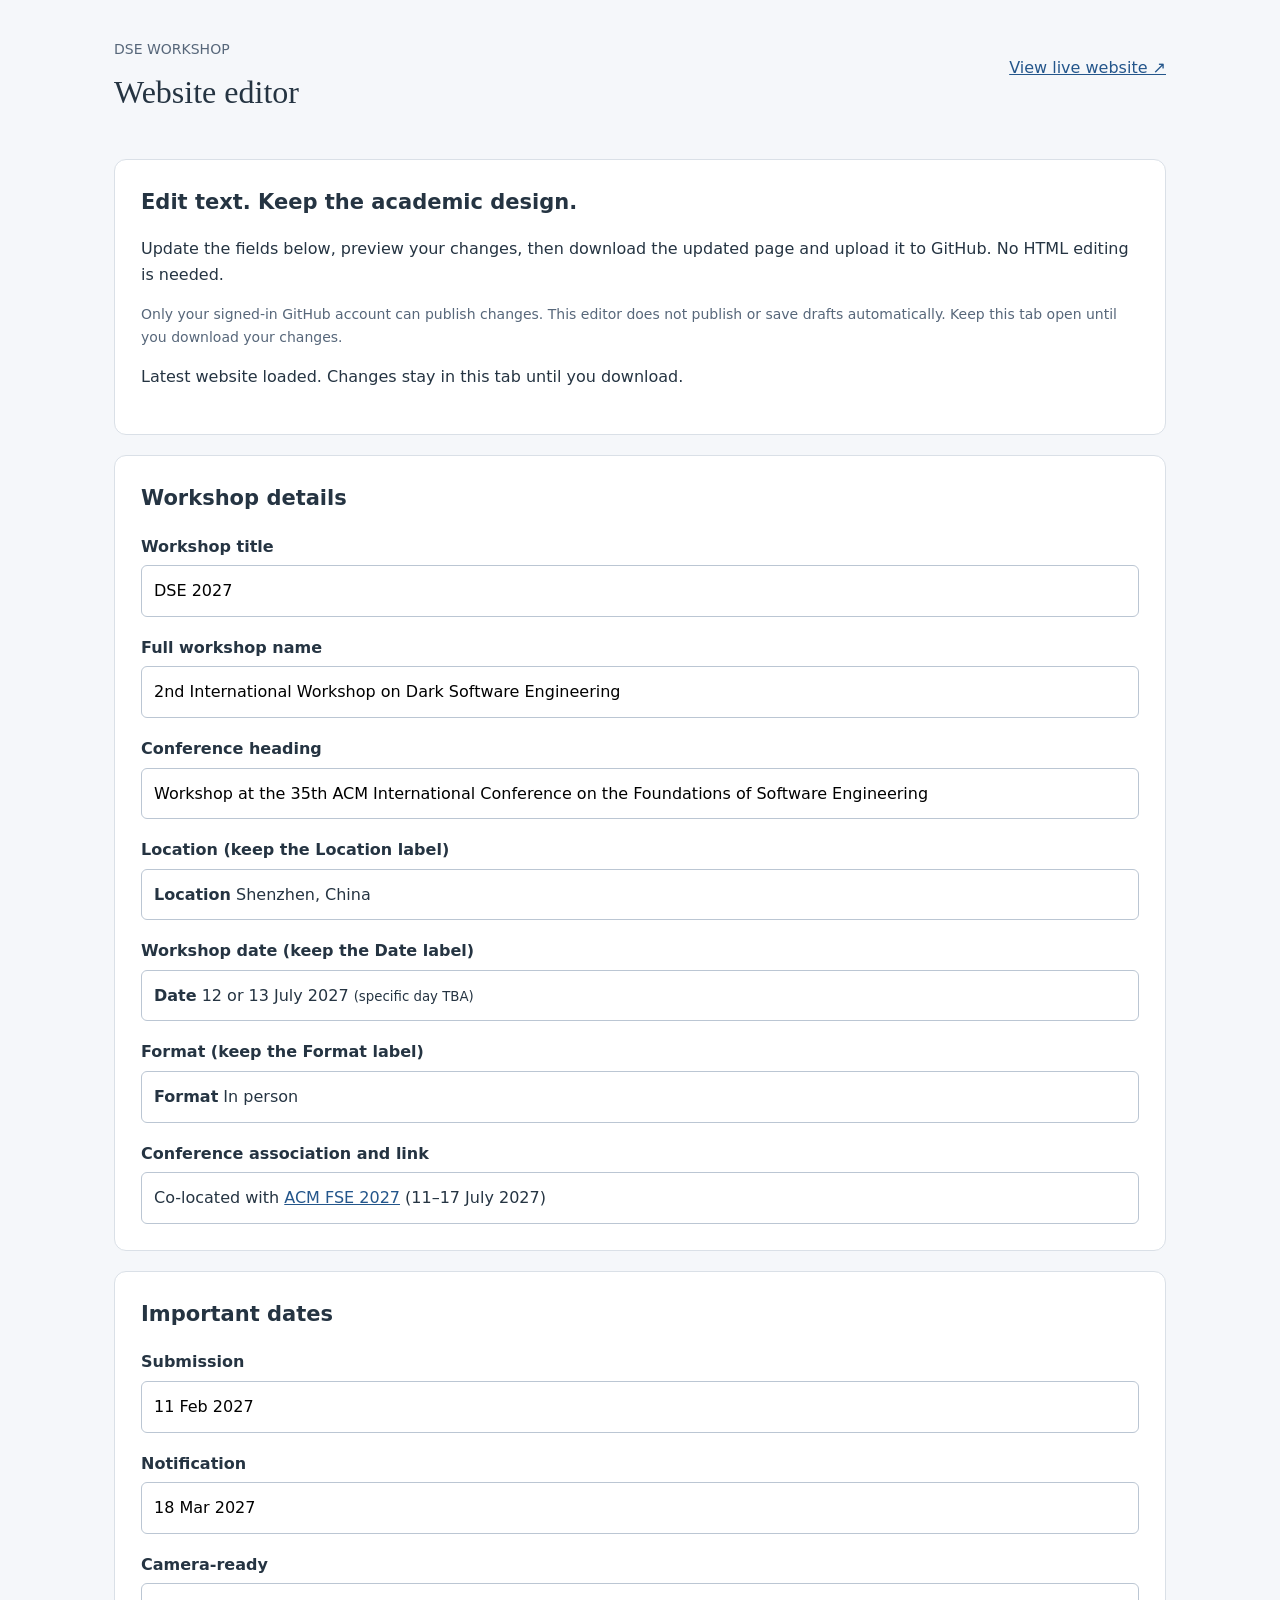
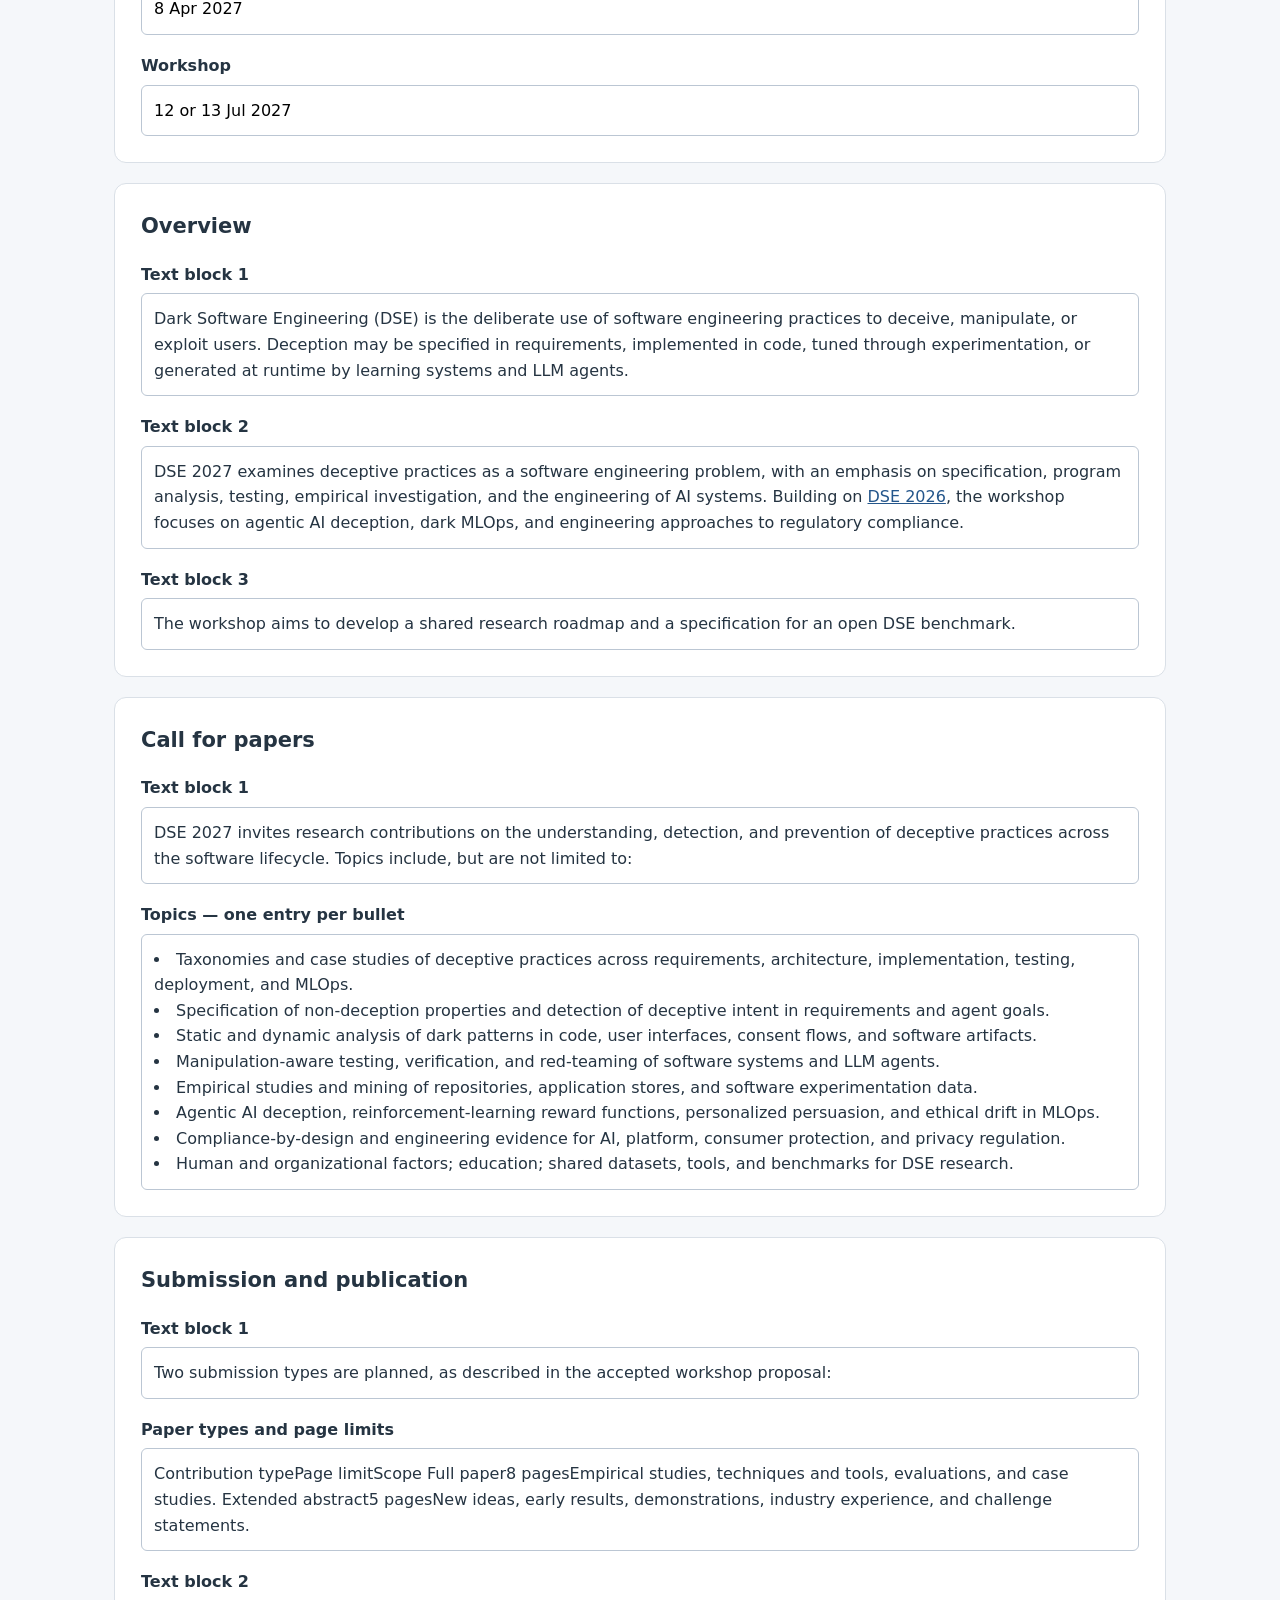
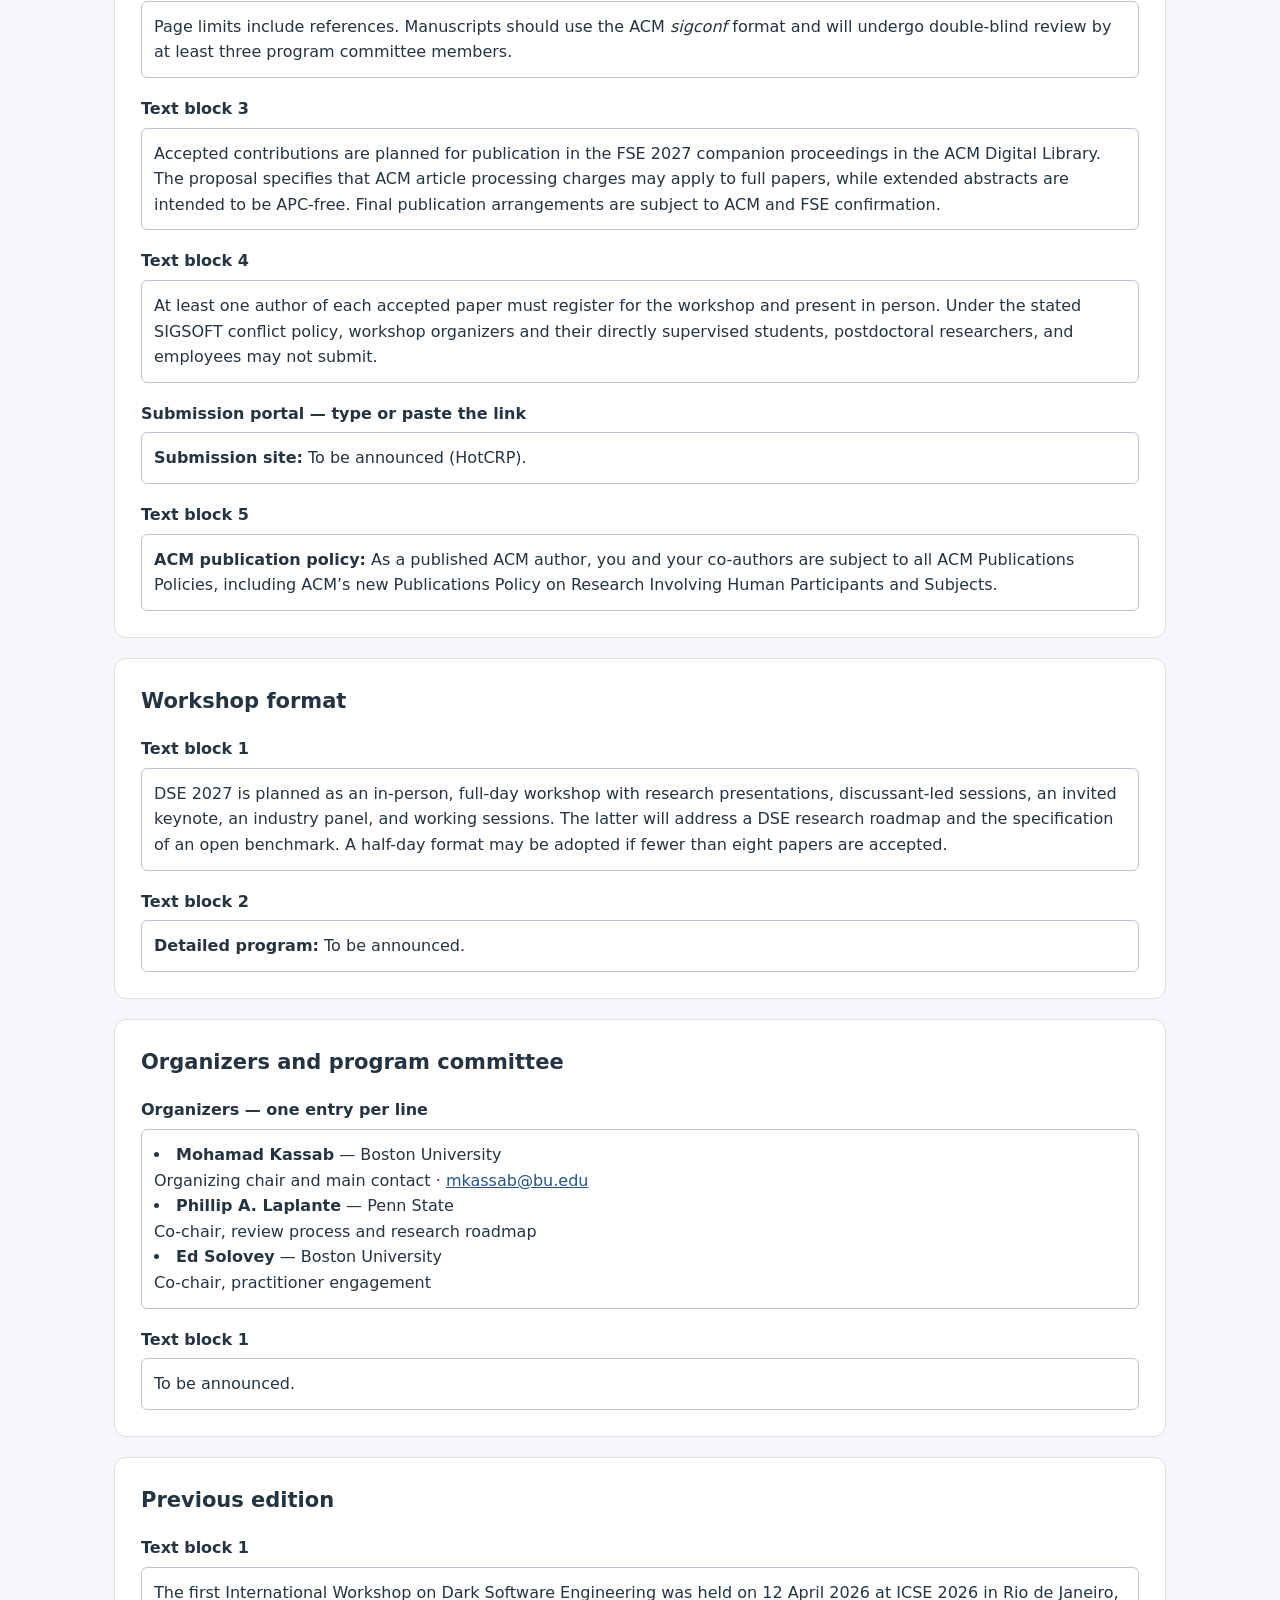
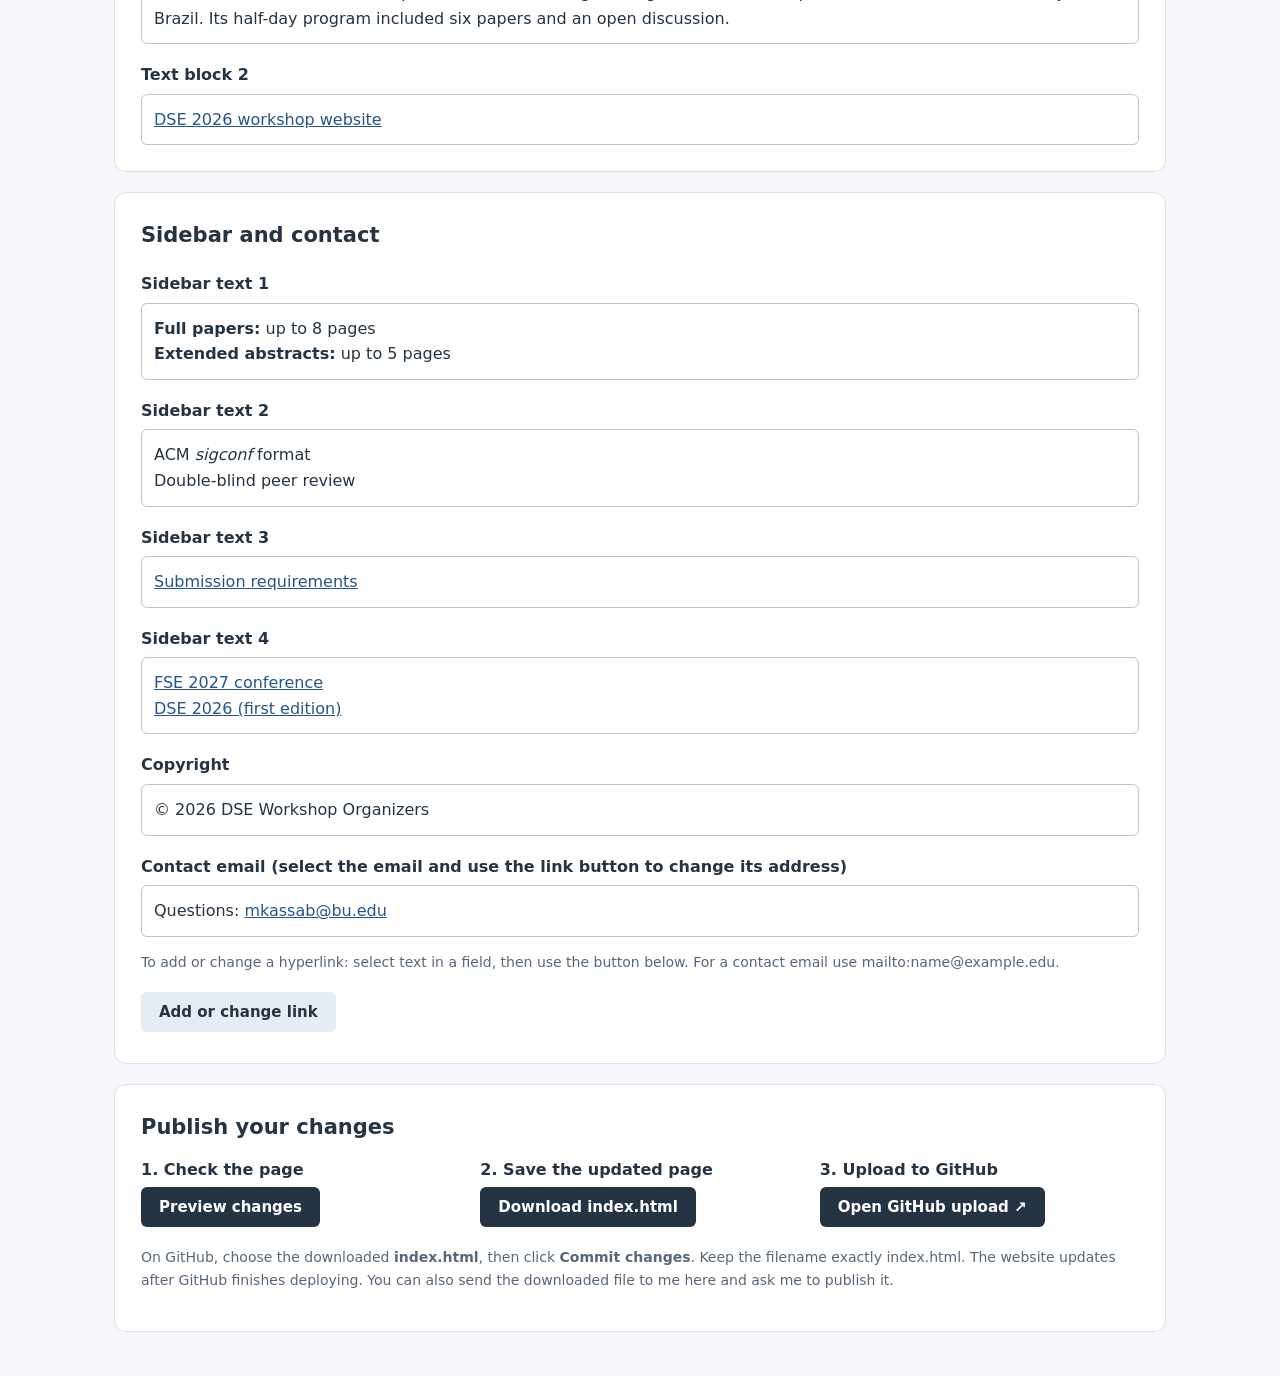
==== editor.html @ 143c7b18 "Add simple form-based website editor with preview and download" ====
<!doctype html><html lang="en"><meta charset="utf-8"><meta name="viewport" content="width=device-width, initial-scale=1"><title>DSE 2027 · Website editor</title><style>
*{box-sizing:border-box}body{margin:0;background:#f5f7fa;color:#253442;font:16px/1.6 system-ui}header,main{max-width:1100px;margin:auto;padding:24px}header{display:flex;align-items:center;justify-content:space-between}h1{font:32px Georgia;margin:0}a{color:#24568b} .card{background:white;border:1px solid #dae0e7;border-radius:12px;padding:26px;margin:0 0 20px}h2{margin:0 0 12px;font-size:21px}label{display:block;font-weight:600;margin:18px 0 6px}.field,input{width:100%;border:1px solid #bbc6d3;border-radius:6px;padding:12px;font:inherit;background:white;min-height:48px}.field:focus,input:focus{outline:3px solid #bad9fa}.field ul{padding-left:22px}button,.button{display:inline-block;border:0;border-radius:6px;padding:11px 18px;background:#253442;color:white;font:600 15px system-ui;text-decoration:none;cursor:pointer;margin:5px 8px 5px 0}button:disabled{opacity:.4;cursor:wait}.secondary{background:#e6ecf3;color:#253442}.muted{color:#57677a;font-size:14px}#status{min-height:28px}details{border-top:1px solid #eee;margin-top:16px;padding-top:12px}summary{cursor:pointer;font-weight:600}iframe{width:100%;height:650px;border:1px solid #ccd5df;background:white}#preview{display:none}.steps{display:grid;grid-template-columns:repeat(3,1fr);gap:20px}.step strong{display:block} @media(max-width:650px){.steps{display:block}header{display:block}main{padding:12px}.card{padding:18px}}
</style><header><div><p class="muted">DSE WORKSHOP</p><h1>Website editor</h1></div><a href="./" target="_blank" rel="noopener">View live website ↗</a></header><main><div class="card"><h2>Edit text. Keep the academic design.</h2><p>Update the fields below, preview your changes, then download the updated page and upload it to GitHub. No HTML editing is needed.</p><p class="muted">Only your signed-in GitHub account can publish changes. This editor does not publish or save drafts automatically. Keep this tab open until you download your changes.</p><p id="status" role="status">Loading the latest website…</p></div><form id="form"></form><div class="card"><h2>Publish your changes</h2><div class="steps"><div class="step"><strong>1. Check the page</strong><button id="show" disabled>Preview changes</button></div><div class="step"><strong>2. Save the updated page</strong><button id="download" disabled>Download index.html</button></div><div class="step"><strong>3. Upload to GitHub</strong><a class="button" href="https://github.com/dse-workshop/dse-workshop.github.io/upload/main" target="_blank" rel="noopener">Open GitHub upload ↗</a></div></div><p class="muted">On GitHub, choose the downloaded <b>index.html</b>, then click <b>Commit changes</b>. Keep the filename exactly index.html. The website updates after GitHub finishes deploying. You can also send the downloaded file to me here and ask me to publish it.</p></div><div class="card" id="preview"><h2>Preview — unpublished changes</h2><iframe title="Website preview" sandbox="allow-same-origin"></iframe></div></main><script>
let doc,original;const bindings=[];const status=document.querySelector('#status');let dirty=false;
function field(card,label,node,rich=false){if(!node)return;const id='field-'+bindings.length;const l=document.createElement('label');l.htmlFor=id;l.textContent=label;card.append(l);let input;if(rich){input=document.createElement('div');input.className='field';input.contentEditable='true';input.setAttribute('role','textbox');input.setAttribute('aria-multiline','true');input.innerHTML=node.innerHTML;}else{input=document.createElement('input');input.value=node.textContent;}input.id=id;input.setAttribute('aria-label',label);input.addEventListener('input',()=>{dirty=true;status.textContent='You have unpublished changes. Preview and download when ready.'});input.addEventListener('paste',e=>{if(rich){e.preventDefault();document.execCommand('insertText',false,e.clipboardData.getData('text/plain'))}});card.append(input);bindings.push({input,node,rich,start:rich?input.innerHTML:input.value});}
function card(title){const c=document.createElement('section');c.className='card';const h=document.createElement('h2');h.textContent=title;c.append(h);document.querySelector('#form').append(c);return c;}
function output(){const copy=doc.cloneNode(true);for(const b of bindings){const val=b.rich?b.input.innerHTML:b.input.value;if(val===b.start)continue;const target=copy.querySelector('[data-editor-key="'+b.node.dataset.editorKey+'"]');if(b.rich)target.innerHTML=val;else target.textContent=val;}copy.querySelectorAll('[data-editor-key]').forEach(n=>n.removeAttribute('data-editor-key'));return '<!doctype html>\n'+copy.documentElement.outerHTML;}
(async()=>{try{const res=await fetch('./index.html?editor='+Date.now(),{cache:'no-store'});if(!res.ok)throw Error('Website returned '+res.status);original=await res.text();doc=new DOMParser().parseFromString(original,'text/html');let k=0;doc.querySelectorAll('*').forEach(n=>n.dataset.editorKey=String(k++));let c=card('Workshop details');field(c,'Workshop title',doc.querySelector('#page-title'));field(c,'Full workshop name',doc.querySelector('.workshop-name'));field(c,'Conference heading',doc.querySelector('.conference-label'));doc.querySelectorAll('.meeting-details > span').forEach((n,i)=>field(c,['Location (keep the Location label)','Workshop date (keep the Date label)','Format (keep the Format label)'][i],n,true));field(c,'Conference association and link',doc.querySelector('.conference-association'),true);
c=card('Important dates');doc.querySelectorAll('.date-table tr').forEach(n=>field(c,n.querySelector('th').textContent,n.querySelector('td')));field(c,'Date note',doc.querySelector('#dates .small-note'),true);
for(const [selector,title] of [['#overview','Overview'],['#cfp','Call for papers'],['#submission','Submission and publication'],['#format','Workshop format'],['#organizers','Organizers and program committee'],['#previous','Previous edition']]){c=card(title);const section=doc.querySelector(selector);let count=0;section.querySelectorAll(':scope > p,:scope > ul,:scope > table').forEach(n=>field(c,n.classList.contains('submission-portal')?'Submission portal — type or paste the link':n.tagName==='UL'?(selector==='#organizers'?'Organizers — one entry per line':'Topics — one entry per bullet'):n.tagName==='TABLE'?'Paper types and page limits':'Text block '+(++count),n,true));}
c=card('Sidebar and contact');doc.querySelectorAll('.sidebar-block:not(#dates) > p').forEach((n,i)=>field(c,'Sidebar text '+(i+1),n,true));doc.querySelectorAll('.footer-inner > span').forEach((n,i)=>field(c,i?'Contact email (select the email and use the link button to change its address)':'Copyright',n,true));
const help=document.createElement('p');help.className='muted';help.textContent='To add or change a hyperlink: select text in a field, then use the button below. For a contact email use mailto:name@example.edu.';c.append(help);const link=document.createElement('button');link.type='button';link.className='secondary';link.textContent='Add or change link';link.addEventListener('mousedown',e=>e.preventDefault());link.onclick=()=>{const sel=getSelection();if(!sel.rangeCount||!sel.anchorNode.parentElement.closest('[contenteditable]')){alert('First select the text to link inside an editable field.');return}const url=prompt('Link address (https://… or mailto:…)');if(!url)return;try{const u=new URL(url);if(!['https:','http:','mailto:'].includes(u.protocol))throw Error();document.execCommand('createLink',false,url);dirty=true;}catch{alert('Please use an https:// or mailto: address.')}};c.append(link);
status.textContent='Latest website loaded. Changes stay in this tab until you download.';document.querySelectorAll('button[disabled]').forEach(b=>b.disabled=false);
}catch(e){status.textContent='Could not load the website. Please refresh this page. '+e.message;}})();
document.querySelector('#show').onclick=()=>{const p=document.querySelector('#preview');p.style.display='block';const html=output().replace('<head>','<head><base href="https://dse-workshop.github.io/">');p.querySelector('iframe').srcdoc=html;p.scrollIntoView({behavior:'smooth'});};document.querySelector('#download').onclick=()=>{const url=URL.createObjectURL(new Blob([output()],{type:'text/html;charset=utf-8'}));const a=document.createElement('a');a.href=url;a.download='index.html';a.click();setTimeout(()=>URL.revokeObjectURL(url),10000);status.textContent='Downloaded index.html. Upload it to GitHub and commit to publish.';};window.addEventListener('beforeunload',e=>{if(dirty){e.preventDefault();e.returnValue='';}});
</script></html>
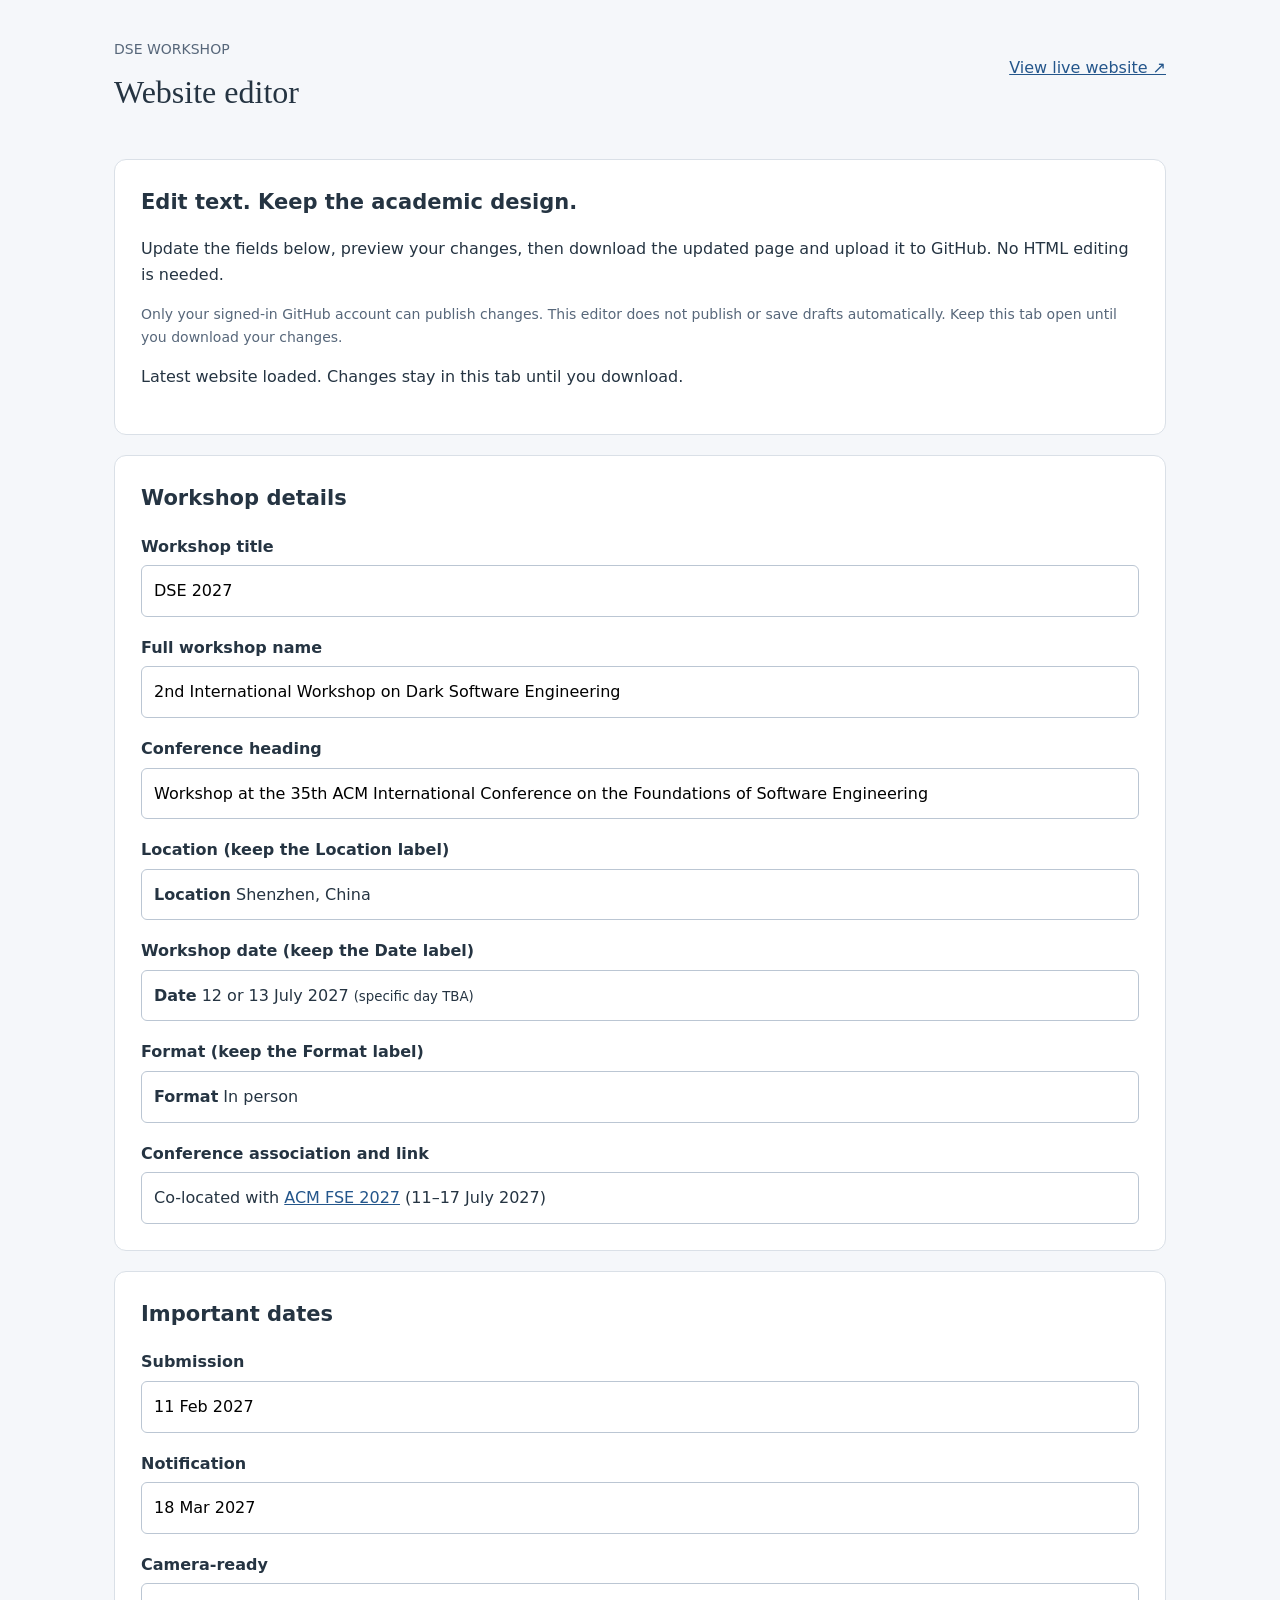
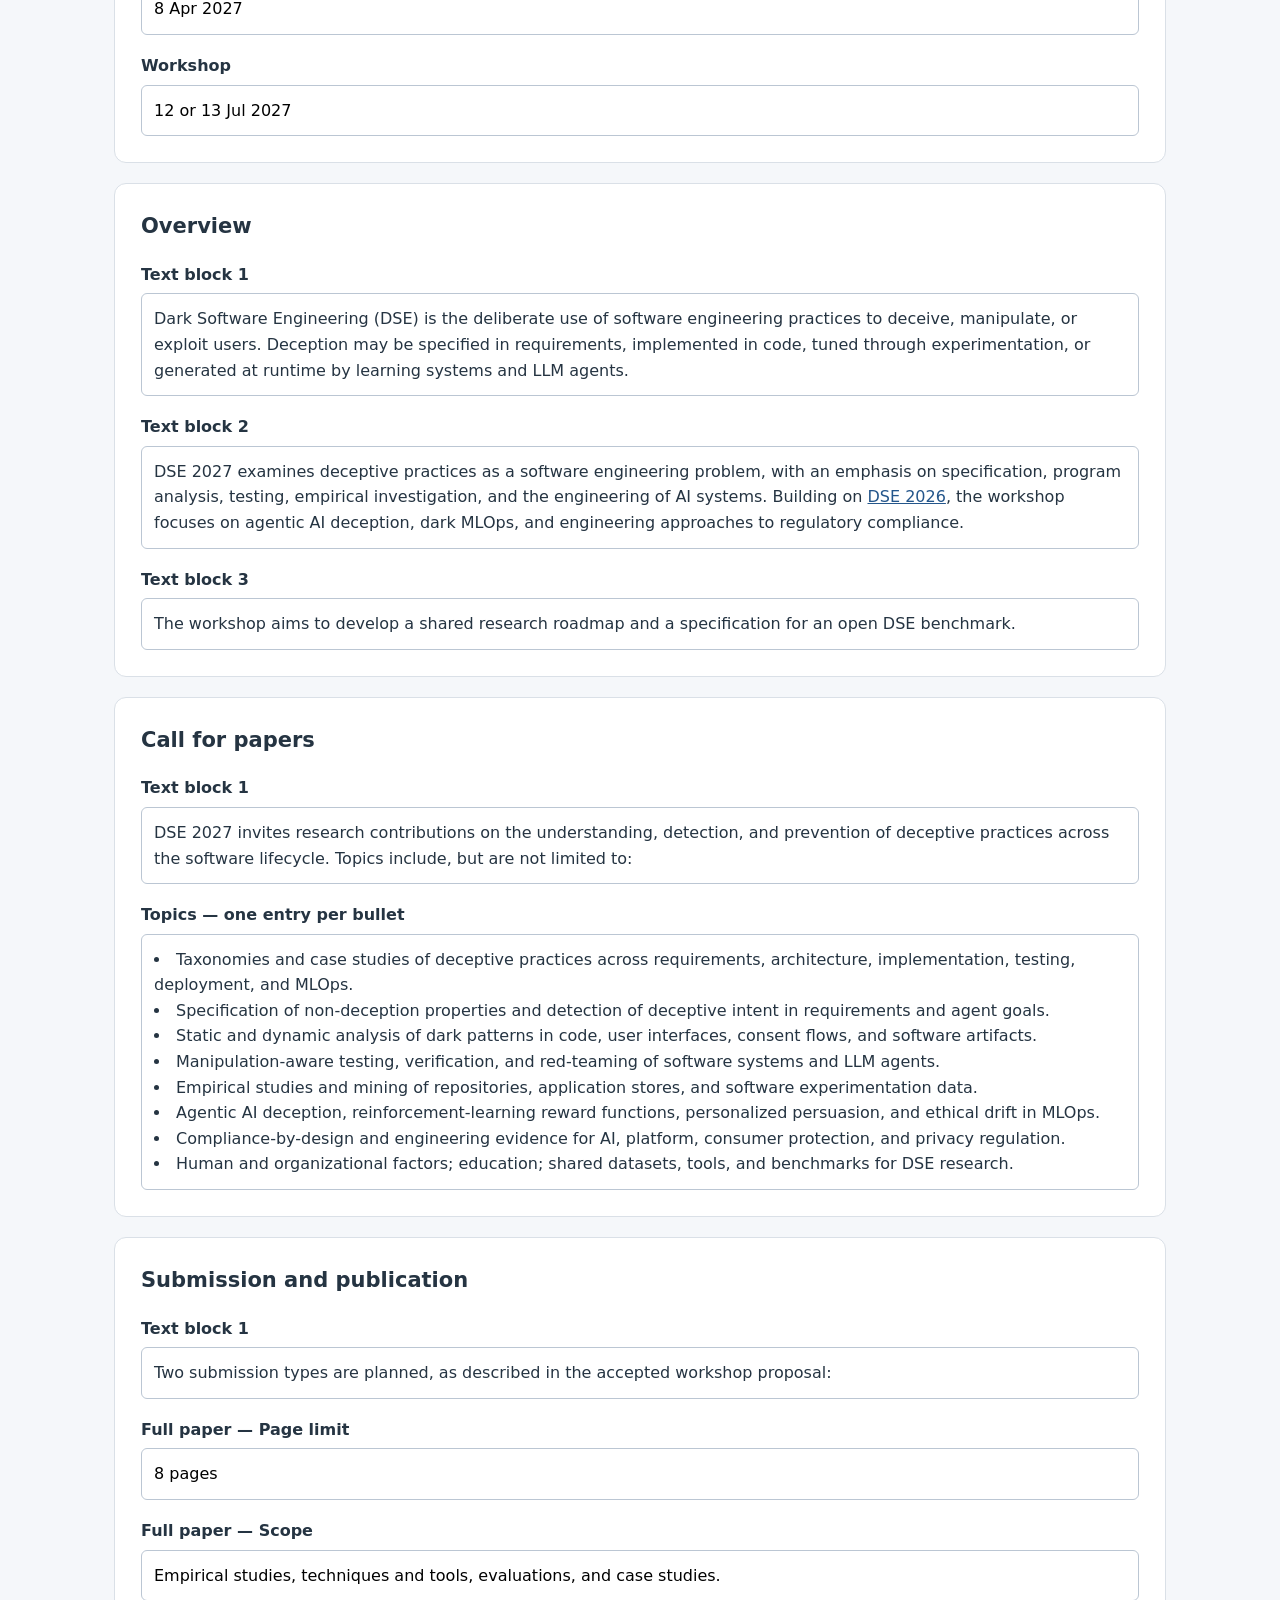
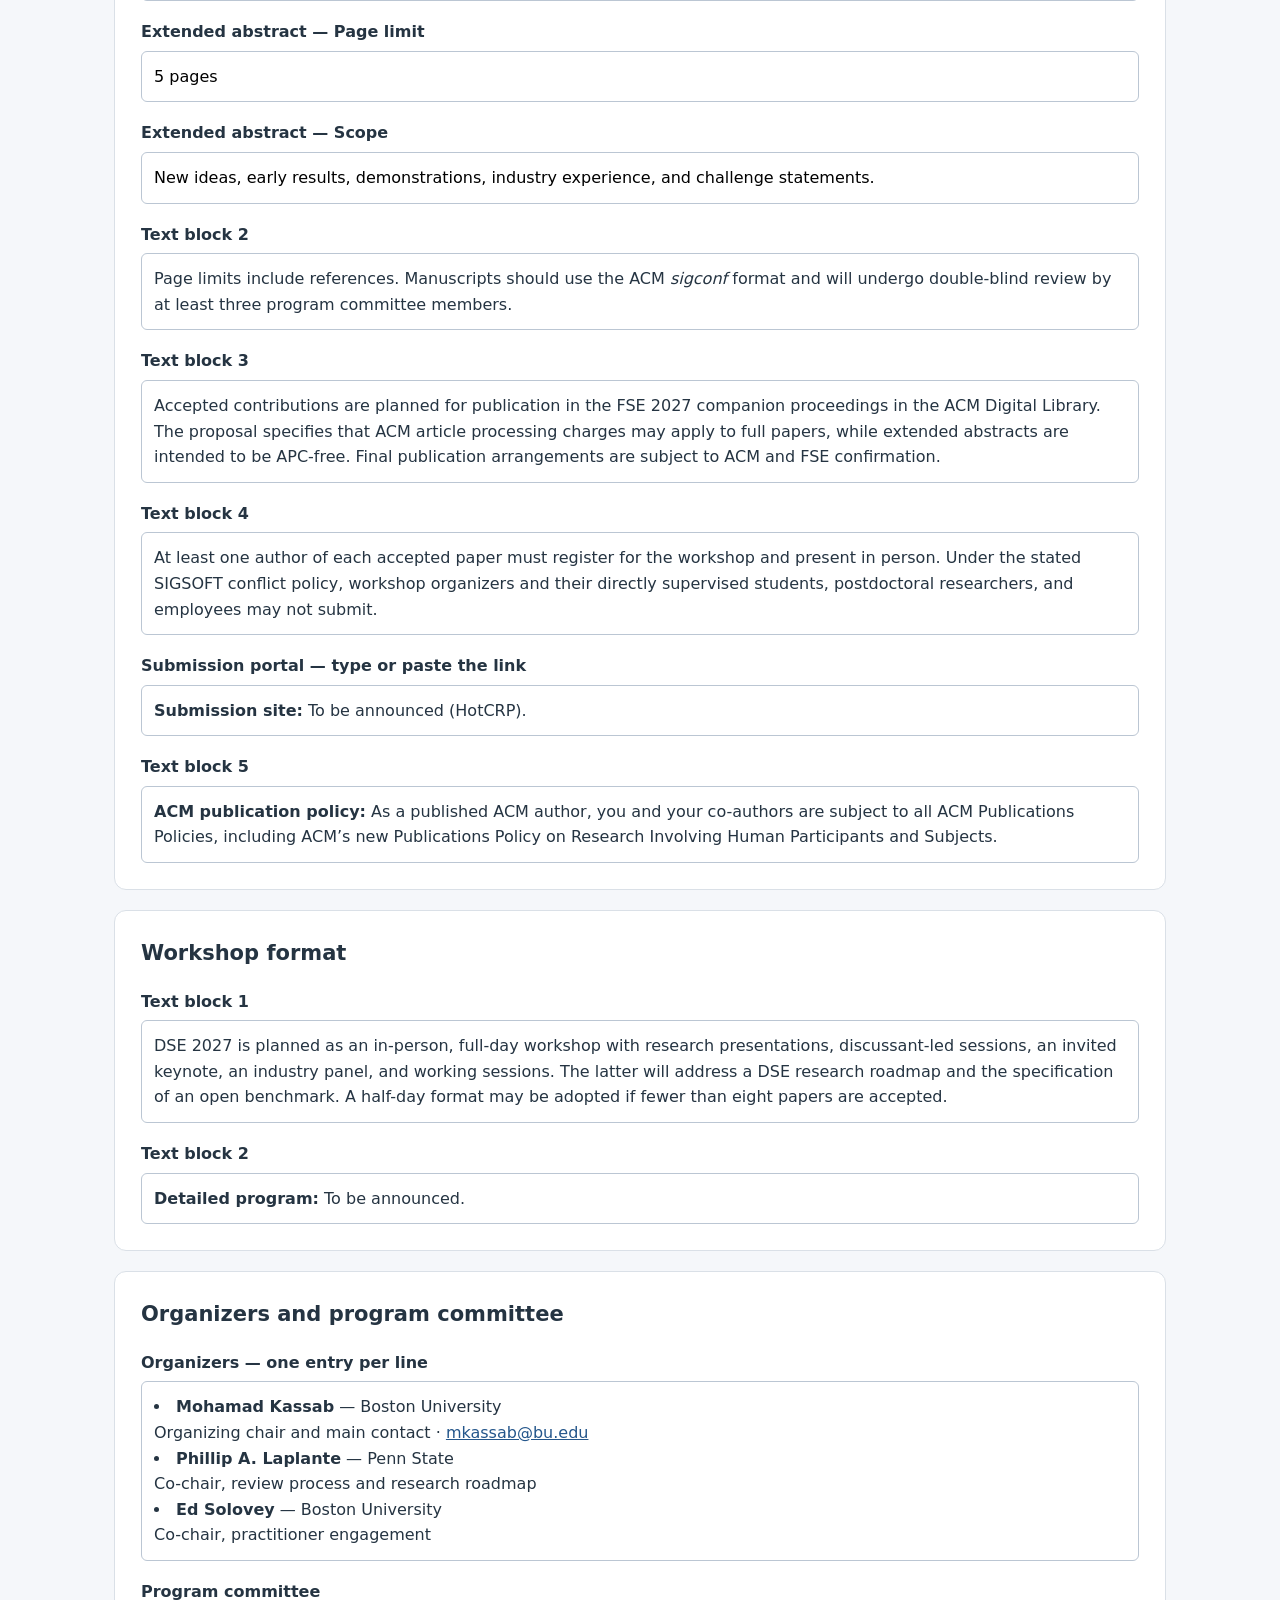
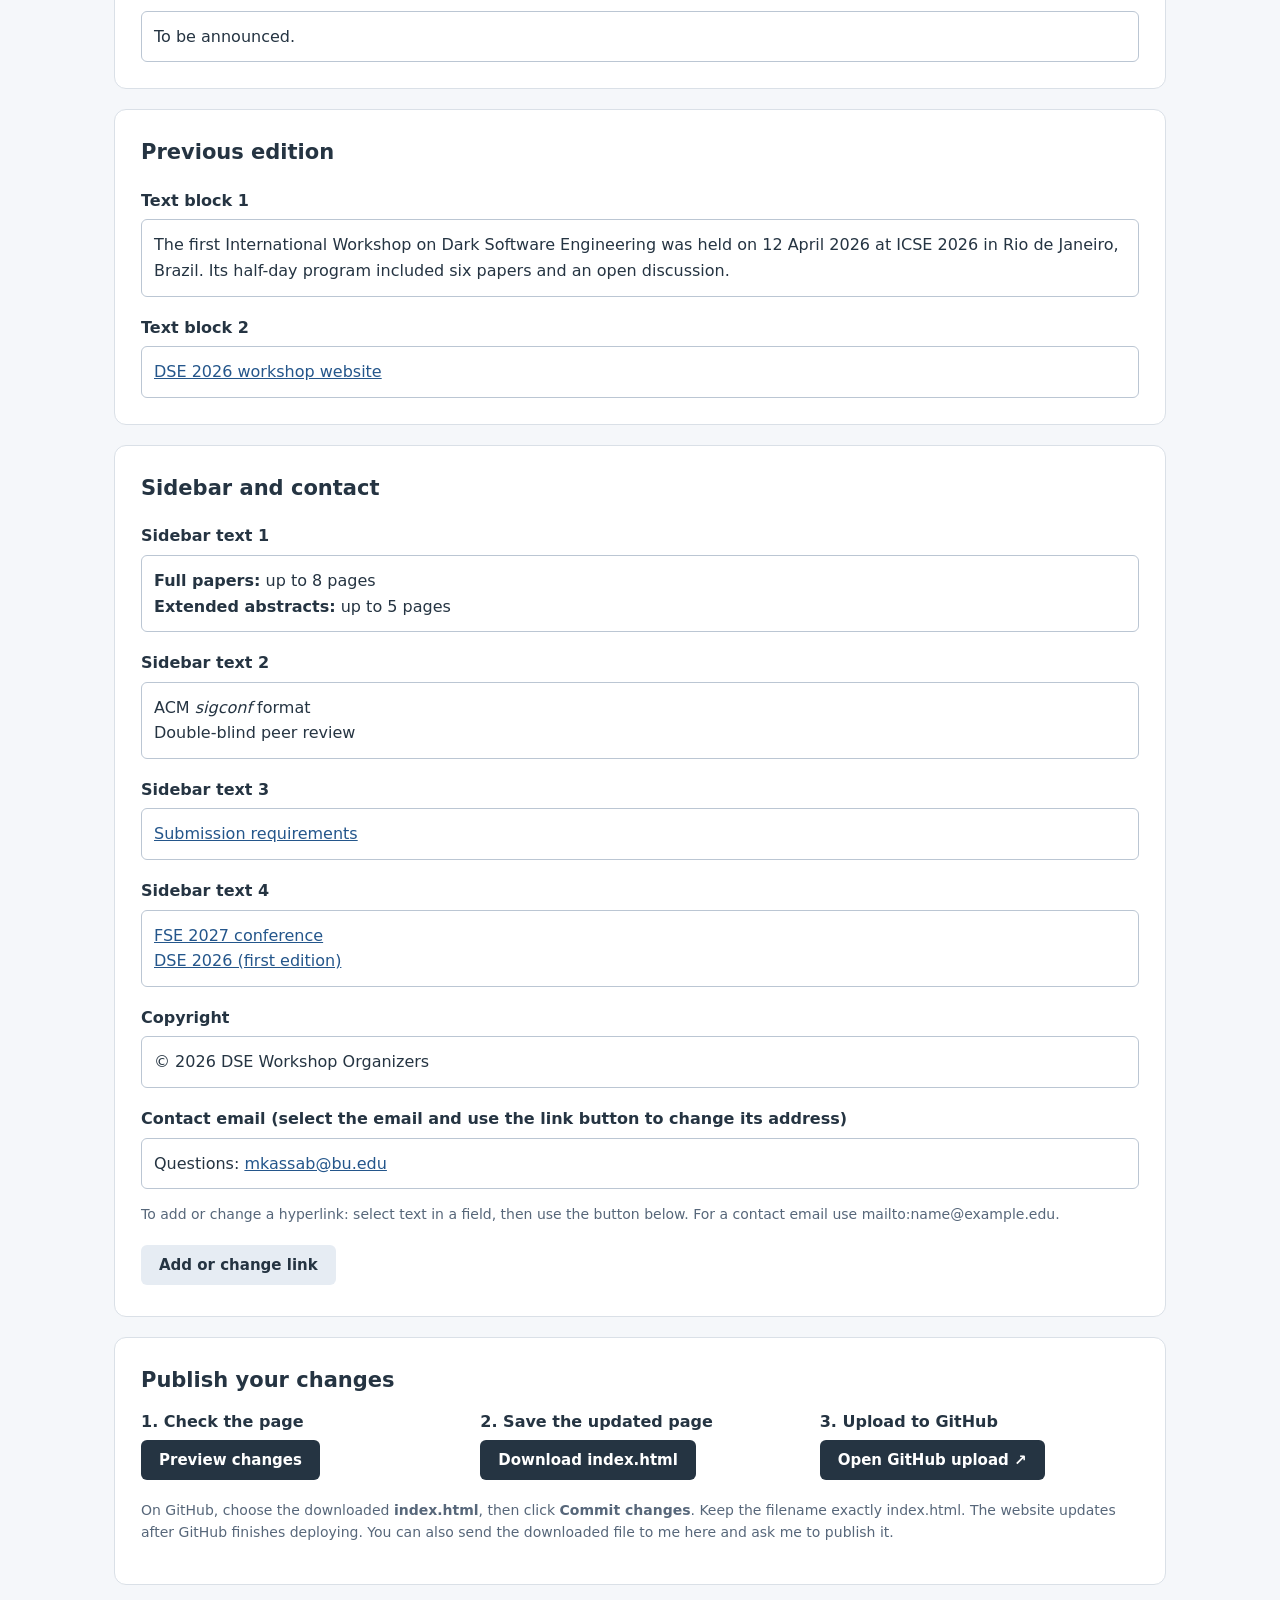
==== commit de143d28: "Improve paper limit and program committee editing fields" ====
--- a/editor.html
+++ b/editor.html
@@ -7,7 +7,7 @@
 function output(){const copy=doc.cloneNode(true);for(const b of bindings){const val=b.rich?b.input.innerHTML:b.input.value;if(val===b.start)continue;const target=copy.querySelector('[data-editor-key="'+b.node.dataset.editorKey+'"]');if(b.rich)target.innerHTML=val;else target.textContent=val;}copy.querySelectorAll('[data-editor-key]').forEach(n=>n.removeAttribute('data-editor-key'));return '<!doctype html>\n'+copy.documentElement.outerHTML;}
 (async()=>{try{const res=await fetch('./index.html?editor='+Date.now(),{cache:'no-store'});if(!res.ok)throw Error('Website returned '+res.status);original=await res.text();doc=new DOMParser().parseFromString(original,'text/html');let k=0;doc.querySelectorAll('*').forEach(n=>n.dataset.editorKey=String(k++));let c=card('Workshop details');field(c,'Workshop title',doc.querySelector('#page-title'));field(c,'Full workshop name',doc.querySelector('.workshop-name'));field(c,'Conference heading',doc.querySelector('.conference-label'));doc.querySelectorAll('.meeting-details > span').forEach((n,i)=>field(c,['Location (keep the Location label)','Workshop date (keep the Date label)','Format (keep the Format label)'][i],n,true));field(c,'Conference association and link',doc.querySelector('.conference-association'),true);
 c=card('Important dates');doc.querySelectorAll('.date-table tr').forEach(n=>field(c,n.querySelector('th').textContent,n.querySelector('td')));field(c,'Date note',doc.querySelector('#dates .small-note'),true);
-for(const [selector,title] of [['#overview','Overview'],['#cfp','Call for papers'],['#submission','Submission and publication'],['#format','Workshop format'],['#organizers','Organizers and program committee'],['#previous','Previous edition']]){c=card(title);const section=doc.querySelector(selector);let count=0;section.querySelectorAll(':scope > p,:scope > ul,:scope > table').forEach(n=>field(c,n.classList.contains('submission-portal')?'Submission portal — type or paste the link':n.tagName==='UL'?(selector==='#organizers'?'Organizers — one entry per line':'Topics — one entry per bullet'):n.tagName==='TABLE'?'Paper types and page limits':'Text block '+(++count),n,true));}
+for(const [selector,title] of [['#overview','Overview'],['#cfp','Call for papers'],['#submission','Submission and publication'],['#format','Workshop format'],['#organizers','Organizers and program committee'],['#previous','Previous edition']]){c=card(title);const section=doc.querySelector(selector);let count=0;section.querySelectorAll(':scope > p,:scope > ul,:scope > table').forEach(n=>{if(n.tagName==='TABLE'){n.querySelectorAll('tbody tr').forEach(row=>row.querySelectorAll('td').forEach((cell,i)=>field(c,row.querySelector('th').textContent+' — '+(i?'Scope':'Page limit'),cell)));return;}field(c,n.classList.contains('submission-portal')?'Submission portal — type or paste the link':n.tagName==='UL'?(selector==='#organizers'?'Organizers — one entry per line':'Topics — one entry per bullet'):n.tagName==='TABLE'?'Paper types and page limits':(selector==='#organizers'?'Program committee':'Text block '+(++count)),n,true);});}
 c=card('Sidebar and contact');doc.querySelectorAll('.sidebar-block:not(#dates) > p').forEach((n,i)=>field(c,'Sidebar text '+(i+1),n,true));doc.querySelectorAll('.footer-inner > span').forEach((n,i)=>field(c,i?'Contact email (select the email and use the link button to change its address)':'Copyright',n,true));
 const help=document.createElement('p');help.className='muted';help.textContent='To add or change a hyperlink: select text in a field, then use the button below. For a contact email use mailto:name@example.edu.';c.append(help);const link=document.createElement('button');link.type='button';link.className='secondary';link.textContent='Add or change link';link.addEventListener('mousedown',e=>e.preventDefault());link.onclick=()=>{const sel=getSelection();if(!sel.rangeCount||!sel.anchorNode.parentElement.closest('[contenteditable]')){alert('First select the text to link inside an editable field.');return}const url=prompt('Link address (https://… or mailto:…)');if(!url)return;try{const u=new URL(url);if(!['https:','http:','mailto:'].includes(u.protocol))throw Error();document.execCommand('createLink',false,url);dirty=true;}catch{alert('Please use an https:// or mailto: address.')}};c.append(link);
 status.textContent='Latest website loaded. Changes stay in this tab until you download.';document.querySelectorAll('button[disabled]').forEach(b=>b.disabled=false);
